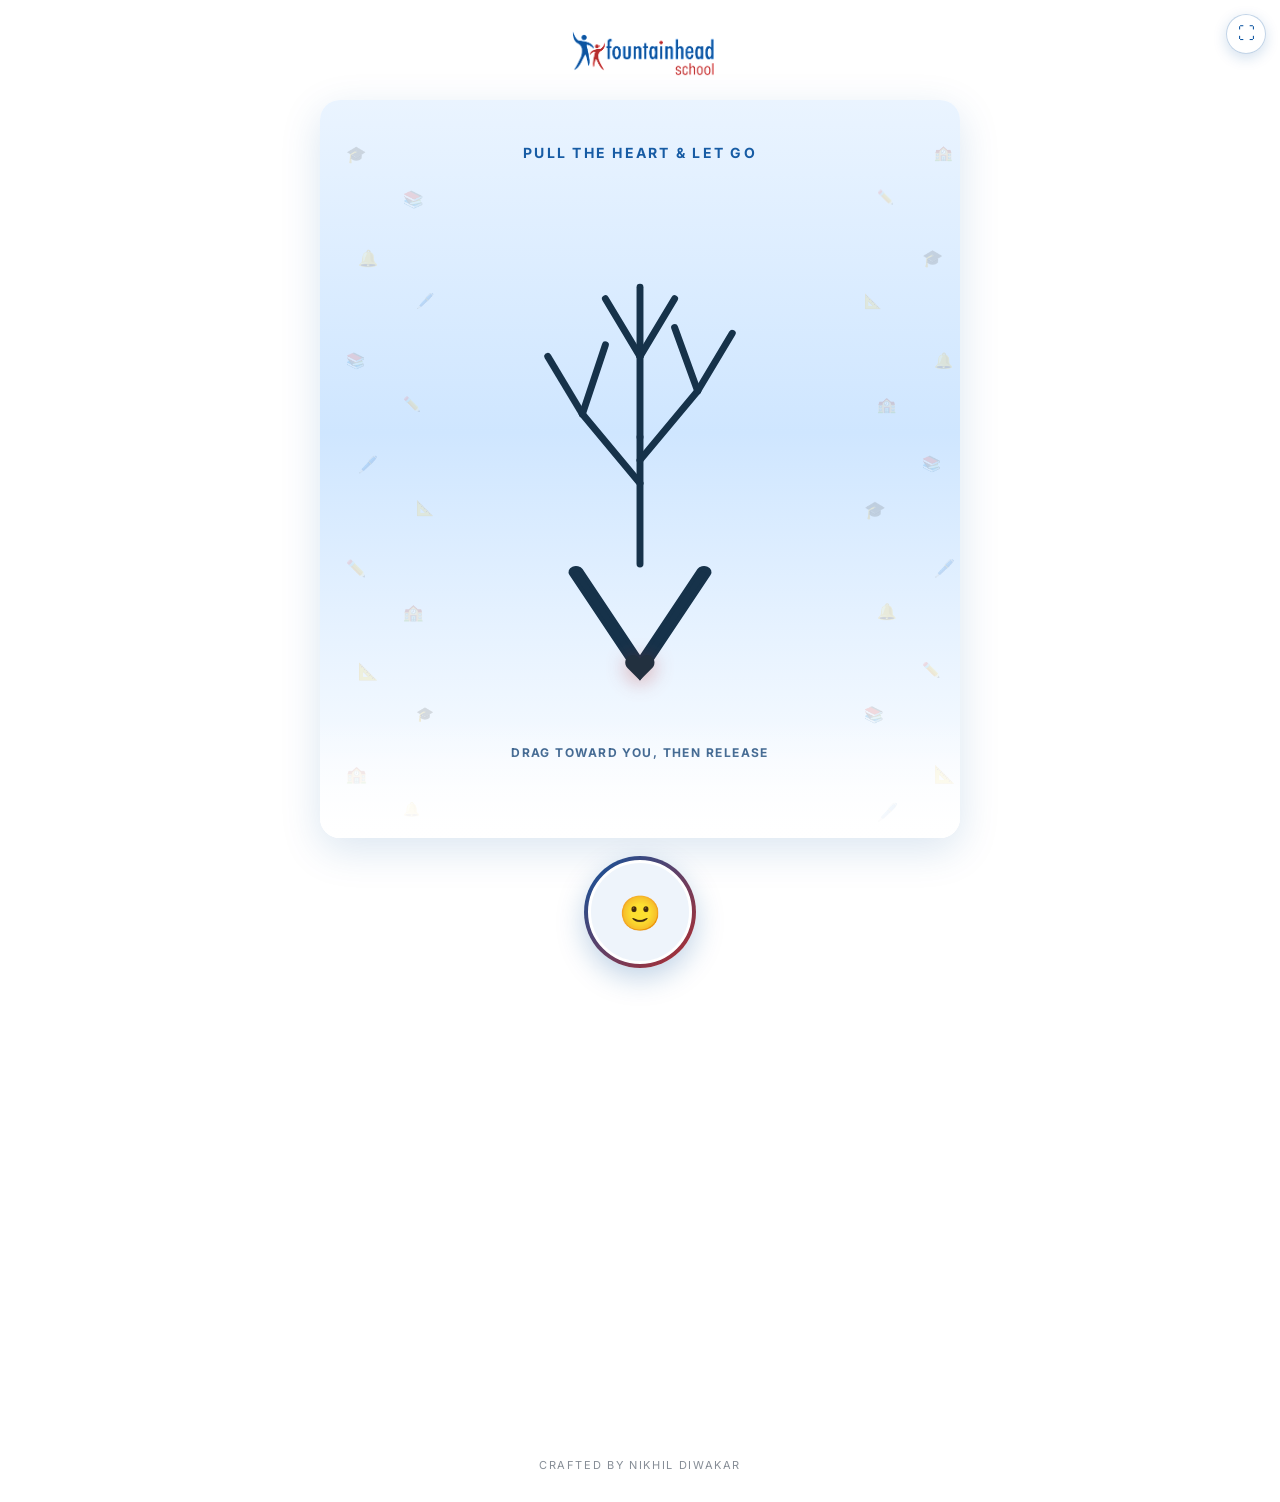
==== anniversary/index.html @ f5de39d8 "Split anniversary page into html/css/js and add local mock Nucleus server Co-Authored-By: Claude Son" ====
<!DOCTYPE html>
<html lang="en">
<head>
<meta charset="UTF-8">
<meta name="viewport" content="width=device-width, initial-scale=1.0, maximum-scale=1, user-scalable=no">
<title>Work Anniversary</title>
<link rel="preconnect" href="https://fonts.googleapis.com">
<link href="https://fonts.googleapis.com/css2?family=Parisienne&family=Inter:wght@400;500;600;700&display=swap" rel="stylesheet">
<link rel="stylesheet" href="style.css">
</head>
<body>

<button class="fullscreen-btn" id="fullscreenBtn" title="View fullscreen" aria-label="View fullscreen">⛶</button>

<div class="brand-header">
  <img src="[data-uri]" alt="Fountainhead School logo">
</div>

<div class="scene" id="scene">
  <div class="stars" id="stars"></div>

  <div class="tree-wrap">
    <svg class="tree-svg" id="treeSvg" viewBox="0 0 300 320" preserveAspectRatio="xMidYMax meet">
      <path class="branch" d="M150 300 L150 190" />
      <path class="branch" d="M150 230 L100 170" />
      <path class="branch" d="M150 210 L200 150" />
      <path class="branch" d="M150 190 L150 120" />
      <path class="branch" d="M100 170 L70 120" />
      <path class="branch" d="M100 170 L120 110" />
      <path class="branch" d="M200 150 L230 100" />
      <path class="branch" d="M200 150 L180 95" />
      <path class="branch" d="M150 120 L150 60" />
      <path class="branch" d="M150 120 L120 70" />
      <path class="branch" d="M150 120 L180 70" />

      <g id="blooms" font-size="22" text-anchor="middle">
        <text class="bloom" x="70" y="112" data-i="0">💙</text>
        <text class="bloom" x="120" y="102" data-i="1">💙</text>
        <text class="bloom" x="150" y="52" data-i="2">💙</text>
        <text class="bloom" x="180" y="62" data-i="3">💙</text>
        <text class="bloom" x="230" y="92" data-i="4">💙</text>
        <text class="bloom" x="200" y="140" data-i="5">💙</text>
        <text class="bloom" x="100" y="160" data-i="6">💙</text>
        <text class="bloom" x="150" y="180" data-i="7">💙</text>
      </g>
    </svg>
  </div>

  <div class="hint" id="hint">PULL THE HEART &amp; LET GO</div>

  <div class="sling-wrap" id="slingWrap">
    <svg class="sling-svg" id="slingSvg" viewBox="0 0 300 110" preserveAspectRatio="none">
      <path class="fork" d="M120 0 L150 55 L180 0" />
      <line class="band" id="bandL" x1="120" y1="0" x2="150" y2="55" />
      <line class="band" id="bandR" x1="180" y1="0" x2="150" y2="55" />
    </svg>
    <div class="heart" id="heart">❤️</div>
    <div class="pull-label" id="pullLabel">drag toward you, then release</div>
  </div>

  <div class="ground"></div>
</div>

<div class="photo-wrap">
  <div class="photo-ring">
    <div class="photo-placeholder" id="photoPlaceholder">🙂</div>
    <img id="photoImg" alt="Photo" style="display:none;">
  </div>
  <div class="years-badge" id="yearsBadge" style="display:none;"><b id="yearsNum"></b>YEARS WITH US</div>
</div>

<div class="reveal" id="reveal">
  <div class="eyebrow">with sincere appreciation and warm wishes</div>
  <div class="headline">Happy Work Anniversary</div>
  <div class="subline">Every year, your dedication, positivity, and hard work have added real value to our team. Thank you for the consistency and care you bring to your work every single day. Here's to celebrating this milestone, and to many more ahead.</div>
  <div class="cta"><button id="playBtn">Watch this ↓</button></div>
</div>

<div class="video-block" id="videoBlock">
  <div class="video-block-inner">
  <div class="celebrate-frame" id="celebrateFrame">
    <div class="celebrate-sky"></div>
    <div class="celebrate-msg" id="celebrateMsg">
      <div class="celebrate-cake">🎉</div>
      <div class="celebrate-line">Here's to many more milestones together</div>
      <div class="celebrate-sparkles"><span>🥳</span><span>🏆</span><span>✨</span></div>
    </div>
  </div>
  <div class="video-caption">for you 🎉</div>
  </div>
</div>

<footer>crafted by Nikhil Diwakar</footer>

<script src="app.js"></script>

</body>
</html>
---- anniversary/style.css ----
:root{
    --brand-blue:#0C54A0;
    --brand-blue-light:#1185FF;
    --brand-red:#B62C2C;
    --brand-red-light:#FF3C3C;
    --bg-top:#eaf4ff;
    --bg-bottom:#ffffff;
    --ink:#16324a;
    --text-dark:#22303f;
    --cream:#fff7ef;
  }
  *{box-sizing:border-box;-webkit-tap-highlight-color:transparent;}
  html,body{margin:0;padding:0;min-height:100%;background:#ffffff;overflow-x:hidden;}
  body{
    font-family:'Inter',sans-serif;
    color:var(--text-dark);
    display:flex;
    flex-direction:column;
    align-items:center;
    min-height:100vh;
  }

  .brand-header{
    width:100%;display:flex;justify-content:center;align-items:center;
    padding:22px 20px 10px;position:relative;
  }
  .brand-header img{height:68px;width:auto;display:block;}
  .fullscreen-btn{
    position:fixed;top:14px;right:14px;z-index:40;
    width:40px;height:40px;border-radius:50%;
    background:rgba(255,255,255,.9);border:1px solid rgba(12,84,160,.25);
    box-shadow:0 4px 14px rgba(12,84,160,.18);
    display:flex;align-items:center;justify-content:center;
    cursor:pointer;font-size:17px;color:#0C54A0;
  }
  .fullscreen-btn:hover{background:#fff;}

  /* ---------- SCENE ---------- */
  .scene{
    position:relative;
    width:100%;
    max-width:min(94vw,640px);
    height:min(82vh,760px);
    min-height:460px;
    overflow:hidden;
    border-radius:20px;
    box-shadow:0 12px 40px rgba(12,84,160,.15);
    background:linear-gradient(180deg,var(--bg-top) 0%, #cfe6ff 45%, var(--bg-bottom) 100%);
    touch-action:none;
    user-select:none;
  }

  .stars{position:absolute;inset:0;pointer-events:none;overflow:hidden;}
  .stars span{
    position:absolute;font-size:15px;opacity:.16;color:var(--brand-blue);
    animation:iconFloat ease-in-out infinite;
  }
  @keyframes iconFloat{
    0%,100%{transform:translateY(0) rotate(0deg);}
    50%{transform:translateY(-14px) rotate(6deg);}
  }

  .ground{
    position:absolute;left:0;right:0;bottom:0;height:16%;
    background:linear-gradient(180deg, rgba(255,255,255,0) 0%, rgba(255,255,255,.9) 100%);
    pointer-events:none;
  }

  .hint{
    position:absolute;top:6%;left:0;right:0;
    text-align:center;font-family:'Inter',sans-serif;
    font-size:14px;font-weight:700;letter-spacing:.16em;text-transform:uppercase;
    color:var(--brand-blue);opacity:.95;
    transition:opacity .6s ease;
  }
  .hint.hidden{opacity:0;}

  /* Tree */
  .tree-wrap{position:absolute;left:50%;top:16%;transform:translateX(-50%);width:64%;height:50%;}
  .tree-svg{width:100%;height:100%;overflow:visible;}
  .branch{
    fill:none;stroke:var(--ink);stroke-width:6;stroke-linecap:round;
  }
  .bloom{opacity:0;transform-origin:center;transform:scale(0);}
  .bloom.show{
    animation:pop .55s cubic-bezier(.34,1.56,.64,1) forwards;
  }
  @keyframes pop{
    0%{opacity:0;transform:scale(0);}
    60%{opacity:1;transform:scale(1.15);}
    100%{opacity:1;transform:scale(1);}
  }

  /* Falling petals */
  .petal{
    position:absolute;top:-5%;font-size:14px;pointer-events:none;
    animation:fall linear forwards;opacity:.9;
  }
  @keyframes fall{
    to{transform:translateY(120vh) rotate(360deg);opacity:0;}
  }

  /* Slingshot */
  .sling-wrap{position:absolute;left:0;right:0;bottom:10%;height:26%;}
  .sling-svg{width:100%;height:100%;overflow:visible;}
  .fork{fill:none;stroke:var(--ink);stroke-width:7;stroke-linecap:round;}
  .band{stroke:var(--ink);stroke-width:3;opacity:.8;}

  .heart{
    position:absolute;
    left:50%;top:46%;transform:translate(-50%,-50%);
    font-size:34px;
    line-height:1;
    cursor:grab;
    filter:drop-shadow(0 4px 10px rgba(182,44,44,.4));
    touch-action:none;
    z-index:5;
  }
  .heart:active{cursor:grabbing;}
  .heart.flying{transition:none;}
  .heart.hidden{opacity:0;pointer-events:none;transition:opacity .4s ease;}

  .pull-label{
    position:absolute;bottom:2%;left:0;right:0;text-align:center;
    font-family:'Inter',sans-serif;font-size:12px;font-weight:700;letter-spacing:.12em;
    text-transform:uppercase;color:#083a70;opacity:1;
    transition:opacity .6s ease;
  }
  .pull-label.hidden{opacity:0;}

  /* ---------- PHOTO + YEARS BADGE ---------- */
  .photo-wrap{
    display:flex;flex-direction:column;align-items:center;
    margin-top:18px;position:relative;z-index:6;
  }
  .photo-ring{
    width:112px;height:112px;border-radius:50%;
    padding:4px;background:linear-gradient(135deg,var(--brand-blue),var(--brand-red));
    box-shadow:0 10px 28px rgba(12,84,160,.25);
  }
  .photo-ring img{
    width:100%;height:100%;border-radius:50%;object-fit:cover;display:block;
    background:#eef4fb;border:3px solid #fff;
  }
  .photo-ring .photo-placeholder{
    width:100%;height:100%;border-radius:50%;
    background:#eef4fb;border:3px solid #fff;
    display:flex;align-items:center;justify-content:center;
    font-size:34px;color:#b9cbe0;
  }
  .years-badge{
    margin-top:-18px;
    background:var(--brand-blue);color:#fff;
    font-family:'Inter',sans-serif;font-weight:700;font-size:13px;
    letter-spacing:.04em;
    padding:6px 16px;border-radius:999px;
    box-shadow:0 6px 16px rgba(12,84,160,.3);
    border:3px solid #fff;
  }
  .years-badge b{font-size:15px;margin-right:3px;}

  /* ---------- TEXT REVEAL ---------- */
  .reveal{
    text-align:center;padding:18px 24px 10px;max-width:560px;
  }
  .eyebrow{
    font-family:'Inter',sans-serif;font-size:12px;font-weight:600;letter-spacing:.22em;
    text-transform:uppercase;color:var(--brand-blue);opacity:0;
    transition:opacity 1s ease, transform 1s ease;transform:translateY(8px);
  }
  .headline{
    font-family:'Parisienne',cursive;
    font-size:clamp(32px,7.2vw,52px);
    color:var(--brand-red);
    margin:6px 0 4px;
    opacity:0;transform:translateY(10px);
    transition:opacity 1.1s ease .15s, transform 1.1s ease .15s;
    text-shadow:0 2px 18px rgba(182,44,44,.3);
  }
  .subline{
    font-family:'Inter',sans-serif;font-weight:400;
    font-size:16px;line-height:1.7;color:var(--text-dark);opacity:0;
    transition:opacity 1s ease .3s, transform 1s ease .3s;transform:translateY(8px);
    max-width:440px;margin:0 auto;
  }
  .reveal.show .eyebrow,
  .reveal.show .headline,
  .reveal.show .subline{opacity:1;transform:translateY(0);}

  .cta{
    margin-top:26px;opacity:0;transform:translateY(10px);
    transition:opacity .9s ease .6s, transform .9s ease .6s;
  }
  .reveal.show .cta{opacity:1;transform:translateY(0);}
  .cta button{
    font-family:'Inter',sans-serif;font-size:14px;letter-spacing:.06em;
    background:transparent;color:var(--brand-blue);border:1px solid var(--brand-blue);
    padding:12px 26px;border-radius:999px;cursor:pointer;
    transition:background .25s ease, color .25s ease;
  }
  .cta button:hover{background:var(--brand-blue);color:#fff;}

  /* ---------- CELEBRATION ---------- */
  .video-block{
    width:100%;max-width:560px;
    display:grid;grid-template-rows:0fr;
    opacity:0;
    transition:grid-template-rows .7s ease, opacity .7s ease;
  }
  .video-block.open{grid-template-rows:1fr;opacity:1;}
  .video-block-inner{min-height:0;overflow:hidden;padding:10px 24px 60px;}

  .celebrate-frame{
    position:relative;border-radius:18px;overflow:hidden;
    border:1px solid rgba(12,84,160,.25);
    box-shadow:0 20px 50px rgba(12,84,160,.18);
    aspect-ratio:16/10;
  }
  .celebrate-sky{
    position:absolute;inset:0;
    background:linear-gradient(180deg,var(--bg-top) 0%, #cfe6ff 55%, var(--bg-bottom) 100%);
  }
  .celebrate-msg{
    position:absolute;inset:0;display:flex;flex-direction:column;
    align-items:center;justify-content:center;text-align:center;gap:10px;
    opacity:0;transition:opacity .8s ease .3s;
  }
  .celebrate-frame.play .celebrate-msg{opacity:1;}
  .celebrate-cake{font-size:46px;animation:cakeBounce 1.8s ease-in-out infinite;}
  @keyframes cakeBounce{0%,100%{transform:translateY(0);}50%{transform:translateY(-8px);}}
  .celebrate-line{
    font-family:'Parisienne',cursive;font-size:26px;
    color:var(--brand-red);text-shadow:0 2px 14px rgba(182,44,44,.3);
    padding:0 8%;line-height:1.3;
  }
  .celebrate-sparkles{font-size:20px;letter-spacing:10px;opacity:1;}
  .celebrate-sparkles span{display:inline-block;animation:cakeBounce 1.8s ease-in-out infinite;}
  .celebrate-sparkles span:nth-child(2){animation-delay:.2s;}
  .celebrate-sparkles span:nth-child(3){animation-delay:.4s;}

  .confetti{
    position:absolute;top:-8%;pointer-events:none;
    animation:confettiFall linear forwards;
  }
  @keyframes confettiFall{
    to{transform:translateY(140%) rotate(540deg);opacity:0;}
  }
  .balloon{
    position:absolute;bottom:-15%;font-size:28px;pointer-events:none;
    animation:balloonRise ease-in forwards;
  }
  @keyframes balloonRise{
    0%{transform:translateY(0) translateX(0);opacity:0;}
    10%{opacity:1;}
    100%{transform:translateY(-260%) translateX(var(--drift,10px));opacity:0;}
  }

  .video-caption{
    text-align:center;font-family:'Inter',sans-serif;font-size:13px;
    letter-spacing:.08em;text-transform:uppercase;font-weight:600;
    color:var(--brand-blue);margin-top:16px;opacity:.9;
  }

  footer{
    font-family:'Inter',sans-serif;font-size:11px;letter-spacing:.15em;
    text-transform:uppercase;
    color:rgba(34,48,63,.55);padding:20px 20px 30px;text-align:center;
  }

  @media (prefers-reduced-motion:reduce){
    *{animation-duration:.01ms !important;transition-duration:.01ms !important;}
  }
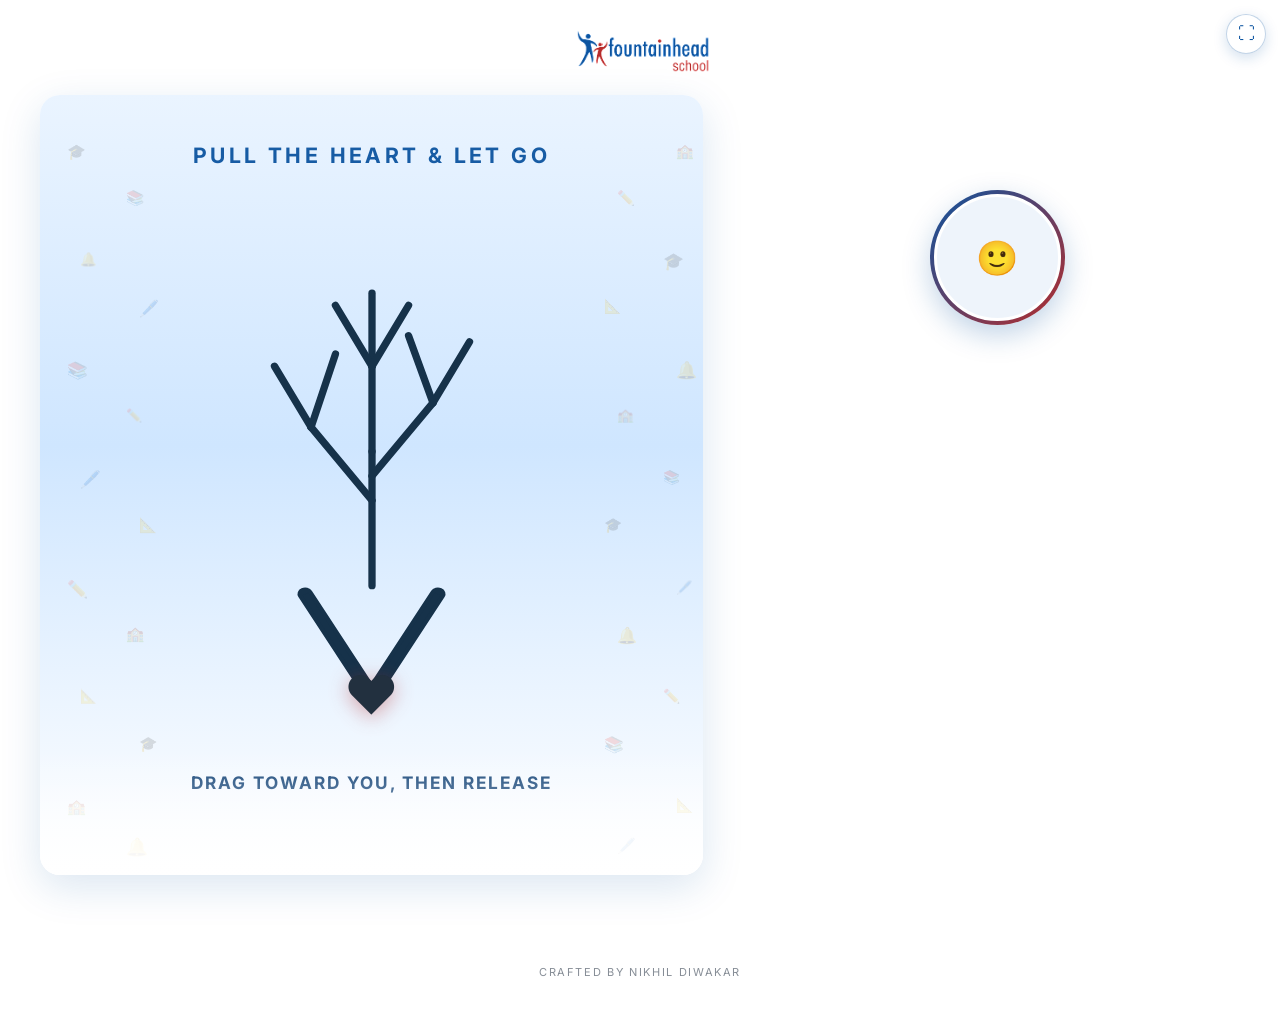
==== commit cdb68373: "Show card and photo/message side by side on wide screens Co-Authored-By: Claude Sonnet 5.5 <noreply@" ====
--- a/anniversary/index.html
+++ b/anniversary/index.html
@@ -16,6 +16,7 @@
   <img src="[data-uri]" alt="Fountainhead School logo">
 </div>
 
+<div class="layout">
 <div class="scene" id="scene">
   <div class="stars" id="stars"></div>
 
@@ -61,6 +62,7 @@
   <div class="ground"></div>
 </div>
 
+<div class="side">
 <div class="photo-wrap">
   <div class="photo-ring">
     <div class="photo-placeholder" id="photoPlaceholder">🙂</div>
@@ -74,6 +76,9 @@
   <div class="headline">Happy Work Anniversary</div>
   <div class="subline">Every year, your dedication, positivity, and hard work have added real value to our team. Thank you for the consistency and care you bring to your work every single day. Here's to celebrating this milestone, and to many more ahead.</div>
   <div class="cta"><button id="playBtn">Watch this ↓</button></div>
+</div>
+
+</div>
 </div>
 
 <div class="video-block" id="videoBlock">
--- a/anniversary/style.css
+++ b/anniversary/style.css
@@ -24,7 +24,7 @@
     width:100%;display:flex;justify-content:center;align-items:center;
     padding:22px 20px 10px;position:relative;
   }
-  .brand-header img{height:68px;width:auto;display:block;}
+  .brand-header img{height:clamp(48px,7vh,84px);width:auto;display:block;}
   .fullscreen-btn{
     position:fixed;top:14px;right:14px;z-index:40;
     width:40px;height:40px;border-radius:50%;
@@ -39,9 +39,12 @@
   .scene{
     position:relative;
     width:100%;
-    max-width:min(94vw,640px);
-    height:min(82vh,760px);
-    min-height:460px;
+    width:min(96vw, calc((100vh - 120px) * .85));
+    width:min(96vw, calc((100dvh - 120px) * .85));
+    height:max(460px, calc(100vh - 120px));
+    height:max(460px, calc(100dvh - 120px));
+    max-height:1100px;
+    container-type:size;
     overflow:hidden;
     border-radius:20px;
     box-shadow:0 12px 40px rgba(12,84,160,.15);
@@ -69,7 +72,7 @@
   .hint{
     position:absolute;top:6%;left:0;right:0;
     text-align:center;font-family:'Inter',sans-serif;
-    font-size:14px;font-weight:700;letter-spacing:.16em;text-transform:uppercase;
+    font-size:clamp(12px,3.2cqw,22px);font-weight:700;letter-spacing:.16em;text-transform:uppercase;
     color:var(--brand-blue);opacity:.95;
     transition:opacity .6s ease;
   }
@@ -109,7 +112,7 @@
   .heart{
     position:absolute;
     left:50%;top:46%;transform:translate(-50%,-50%);
-    font-size:34px;
+    font-size:clamp(30px,8cqw,64px);
     line-height:1;
     cursor:grab;
     filter:drop-shadow(0 4px 10px rgba(182,44,44,.4));
@@ -122,7 +125,7 @@
 
   .pull-label{
     position:absolute;bottom:2%;left:0;right:0;text-align:center;
-    font-family:'Inter',sans-serif;font-size:12px;font-weight:700;letter-spacing:.12em;
+    font-family:'Inter',sans-serif;font-size:clamp(11px,2.6cqw,18px);font-weight:700;letter-spacing:.12em;
     text-transform:uppercase;color:#083a70;opacity:1;
     transition:opacity .6s ease;
   }
@@ -134,7 +137,7 @@
     margin-top:18px;position:relative;z-index:6;
   }
   .photo-ring{
-    width:112px;height:112px;border-radius:50%;
+    width:clamp(104px,15vh,160px);height:clamp(104px,15vh,160px);border-radius:50%;
     padding:4px;background:linear-gradient(135deg,var(--brand-blue),var(--brand-red));
     box-shadow:0 10px 28px rgba(12,84,160,.25);
   }
@@ -170,7 +173,7 @@
   }
   .headline{
     font-family:'Parisienne',cursive;
-    font-size:clamp(32px,7.2vw,52px);
+    font-size:clamp(32px,5vw,64px);
     color:var(--brand-red);
     margin:6px 0 4px;
     opacity:0;transform:translateY(10px);
@@ -179,9 +182,9 @@
   }
   .subline{
     font-family:'Inter',sans-serif;font-weight:400;
-    font-size:16px;line-height:1.7;color:var(--text-dark);opacity:0;
+    font-size:clamp(15px,1.4vw,19px);line-height:1.7;color:var(--text-dark);opacity:0;
     transition:opacity 1s ease .3s, transform 1s ease .3s;transform:translateY(8px);
-    max-width:440px;margin:0 auto;
+    max-width:min(560px,92vw);margin:0 auto;
   }
   .reveal.show .eyebrow,
   .reveal.show .headline,
@@ -271,3 +274,13 @@
     *{animation-duration:.01ms !important;transition-duration:.01ms !important;}
   }
 
+
+  /* ---------- LAYOUT: card + photo/text saath me ---------- */
+  .layout{width:100%;display:flex;flex-direction:column;align-items:center;}
+  .side{display:flex;flex-direction:column;align-items:center;width:100%;}
+  @media (min-width:900px) and (orientation:landscape){
+    .layout{flex-direction:row;justify-content:center;align-items:center;gap:clamp(24px,4vw,72px);padding:0 24px;}
+    .side{width:auto;flex:0 1 clamp(320px,38vw,560px);}
+    .photo-wrap{margin-top:0;}
+    .reveal{padding-top:22px;}
+  }
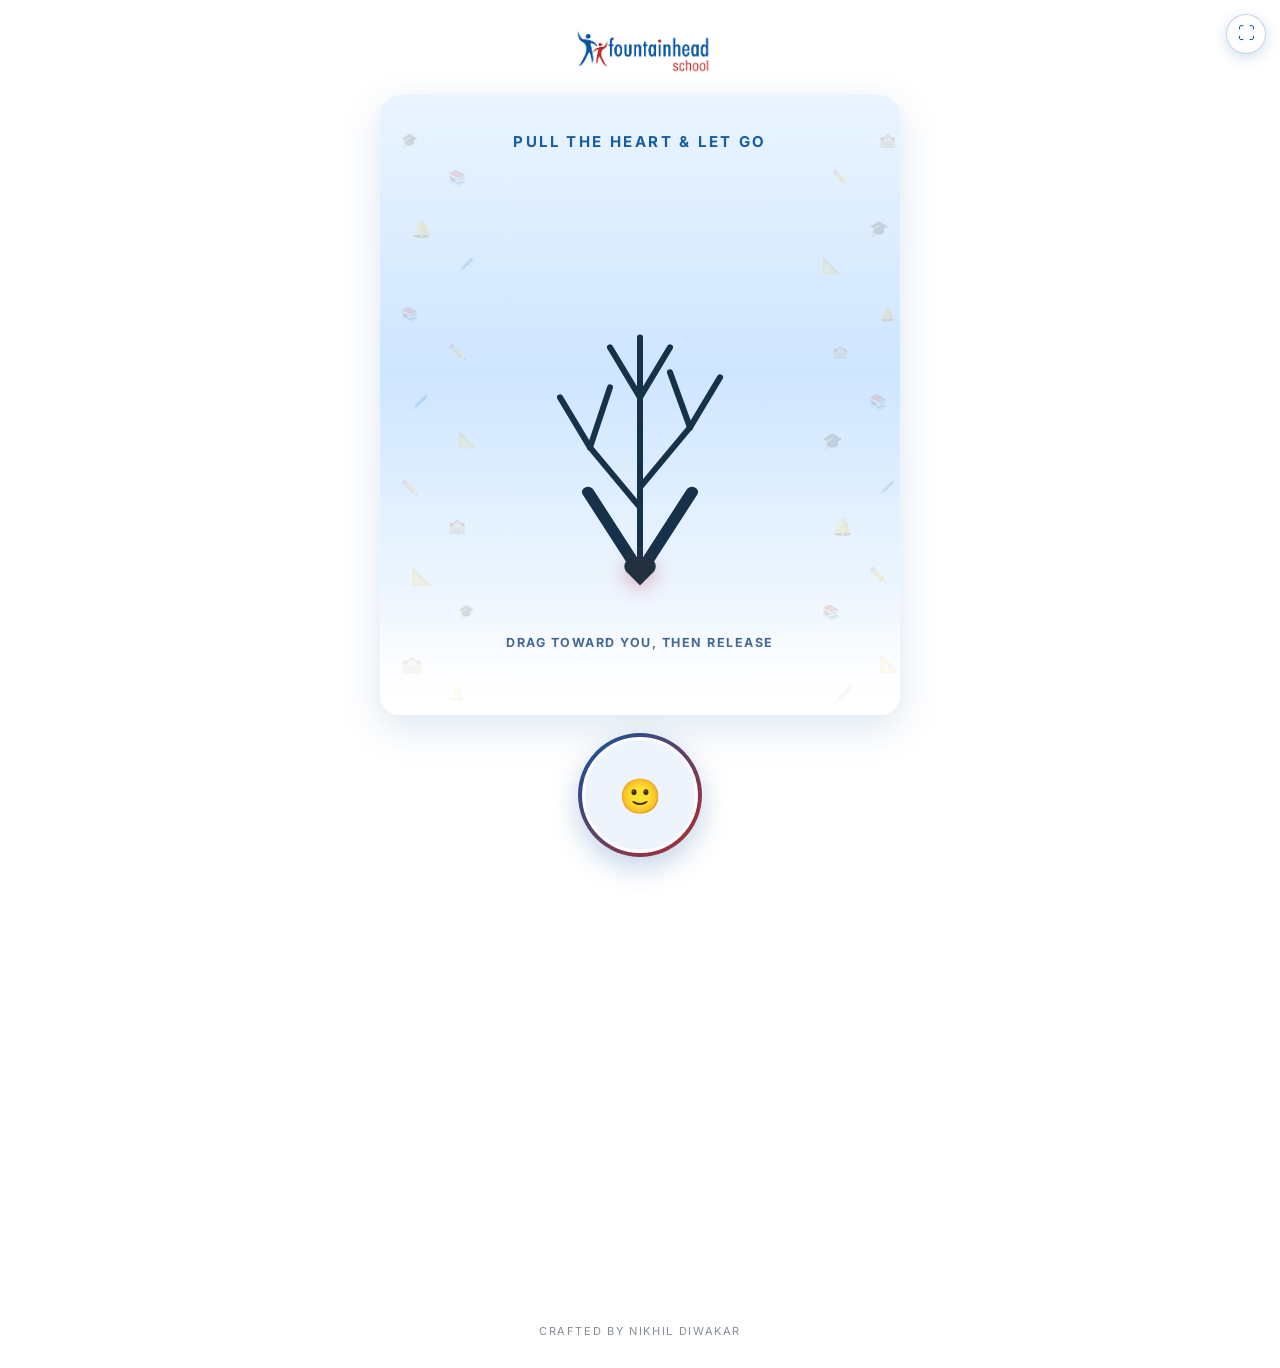
==== commit 1d0ebe22: "Show employee name between photo and years badge (fetched with photo/years) Co-Authored-By: Claude O" ====
--- a/anniversary/index.html
+++ b/anniversary/index.html
@@ -68,6 +68,7 @@
     <div class="photo-placeholder" id="photoPlaceholder">🙂</div>
     <img id="photoImg" alt="Photo" style="display:none;">
   </div>
+  <div class="emp-name" id="empName" style="display:none;"></div>
   <div class="years-badge" id="yearsBadge" style="display:none;"><b id="yearsNum"></b>YEARS WITH US</div>
 </div>
 
--- a/anniversary/style.css
+++ b/anniversary/style.css
@@ -24,7 +24,7 @@
     width:100%;display:flex;justify-content:center;align-items:center;
     padding:22px 20px 10px;position:relative;
   }
-  .brand-header img{height:clamp(48px,7vh,84px);width:auto;display:block;}
+  .brand-header img{height:clamp(48px,7vh,68px);width:auto;display:block;}
   .fullscreen-btn{
     position:fixed;top:14px;right:14px;z-index:40;
     width:40px;height:40px;border-radius:50%;
@@ -39,11 +39,9 @@
   .scene{
     position:relative;
     width:100%;
-    width:min(96vw, calc((100vh - 120px) * .85));
-    width:min(96vw, calc((100dvh - 120px) * .85));
-    height:max(460px, calc(100vh - 120px));
-    height:max(460px, calc(100dvh - 120px));
-    max-height:1100px;
+    width:min(94vw, 520px);
+    height:clamp(440px, calc(100vh - 120px), 620px);
+    height:clamp(440px, calc(100dvh - 120px), 620px);
     container-type:size;
     overflow:hidden;
     border-radius:20px;
@@ -72,14 +70,14 @@
   .hint{
     position:absolute;top:6%;left:0;right:0;
     text-align:center;font-family:'Inter',sans-serif;
-    font-size:clamp(12px,3.2cqw,22px);font-weight:700;letter-spacing:.16em;text-transform:uppercase;
+    font-size:clamp(12px,3cqw,15px);font-weight:700;letter-spacing:.16em;text-transform:uppercase;
     color:var(--brand-blue);opacity:.95;
     transition:opacity .6s ease;
   }
   .hint.hidden{opacity:0;}
 
   /* Tree */
-  .tree-wrap{position:absolute;left:50%;top:16%;transform:translateX(-50%);width:64%;height:50%;}
+  .tree-wrap{position:absolute;left:50%;top:14%;transform:translateX(-50%);width:300px;max-width:90%;height:67%;}
   .tree-svg{width:100%;height:100%;overflow:visible;}
   .branch{
     fill:none;stroke:var(--ink);stroke-width:6;stroke-linecap:round;
@@ -112,7 +110,7 @@
   .heart{
     position:absolute;
     left:50%;top:46%;transform:translate(-50%,-50%);
-    font-size:clamp(30px,8cqw,64px);
+    font-size:clamp(30px,7cqw,40px);
     line-height:1;
     cursor:grab;
     filter:drop-shadow(0 4px 10px rgba(182,44,44,.4));
@@ -125,7 +123,7 @@
 
   .pull-label{
     position:absolute;bottom:2%;left:0;right:0;text-align:center;
-    font-family:'Inter',sans-serif;font-size:clamp(11px,2.6cqw,18px);font-weight:700;letter-spacing:.12em;
+    font-family:'Inter',sans-serif;font-size:clamp(11px,2.4cqw,13px);font-weight:700;letter-spacing:.12em;
     text-transform:uppercase;color:#083a70;opacity:1;
     transition:opacity .6s ease;
   }
@@ -137,7 +135,7 @@
     margin-top:18px;position:relative;z-index:6;
   }
   .photo-ring{
-    width:clamp(104px,15vh,160px);height:clamp(104px,15vh,160px);border-radius:50%;
+    width:clamp(100px,14vh,124px);height:clamp(100px,14vh,124px);border-radius:50%;
     padding:4px;background:linear-gradient(135deg,var(--brand-blue),var(--brand-red));
     box-shadow:0 10px 28px rgba(12,84,160,.25);
   }
@@ -151,8 +149,13 @@
     display:flex;align-items:center;justify-content:center;
     font-size:34px;color:#b9cbe0;
   }
+  .emp-name{
+    margin-top:14px;font-family:'Inter',sans-serif;font-weight:700;
+    font-size:clamp(18px,2.2vw,22px);color:var(--ink);text-align:center;
+    padding:0 16px;line-height:1.3;
+  }
   .years-badge{
-    margin-top:-18px;
+    margin-top:8px;
     background:var(--brand-blue);color:#fff;
     font-family:'Inter',sans-serif;font-weight:700;font-size:13px;
     letter-spacing:.04em;
@@ -173,7 +176,7 @@
   }
   .headline{
     font-family:'Parisienne',cursive;
-    font-size:clamp(32px,5vw,64px);
+    font-size:clamp(32px,4.5vw,52px);
     color:var(--brand-red);
     margin:6px 0 4px;
     opacity:0;transform:translateY(10px);
@@ -182,7 +185,7 @@
   }
   .subline{
     font-family:'Inter',sans-serif;font-weight:400;
-    font-size:clamp(15px,1.4vw,19px);line-height:1.7;color:var(--text-dark);opacity:0;
+    font-size:clamp(15px,1.3vw,17px);line-height:1.7;color:var(--text-dark);opacity:0;
     transition:opacity 1s ease .3s, transform 1s ease .3s;transform:translateY(8px);
     max-width:min(560px,92vw);margin:0 auto;
   }
@@ -276,11 +279,5 @@
 
 
   /* ---------- LAYOUT: card + photo/text saath me ---------- */
-  .layout{width:100%;display:flex;flex-direction:column;align-items:center;}
+  .layout{width:100%;display:flex;flex-direction:column;align-items:center;margin-block:auto;}
   .side{display:flex;flex-direction:column;align-items:center;width:100%;}
-  @media (min-width:900px) and (orientation:landscape){
-    .layout{flex-direction:row;justify-content:center;align-items:center;gap:clamp(24px,4vw,72px);padding:0 24px;}
-    .side{width:auto;flex:0 1 clamp(320px,38vw,560px);}
-    .photo-wrap{margin-top:0;}
-    .reveal{padding-top:22px;}
-  }
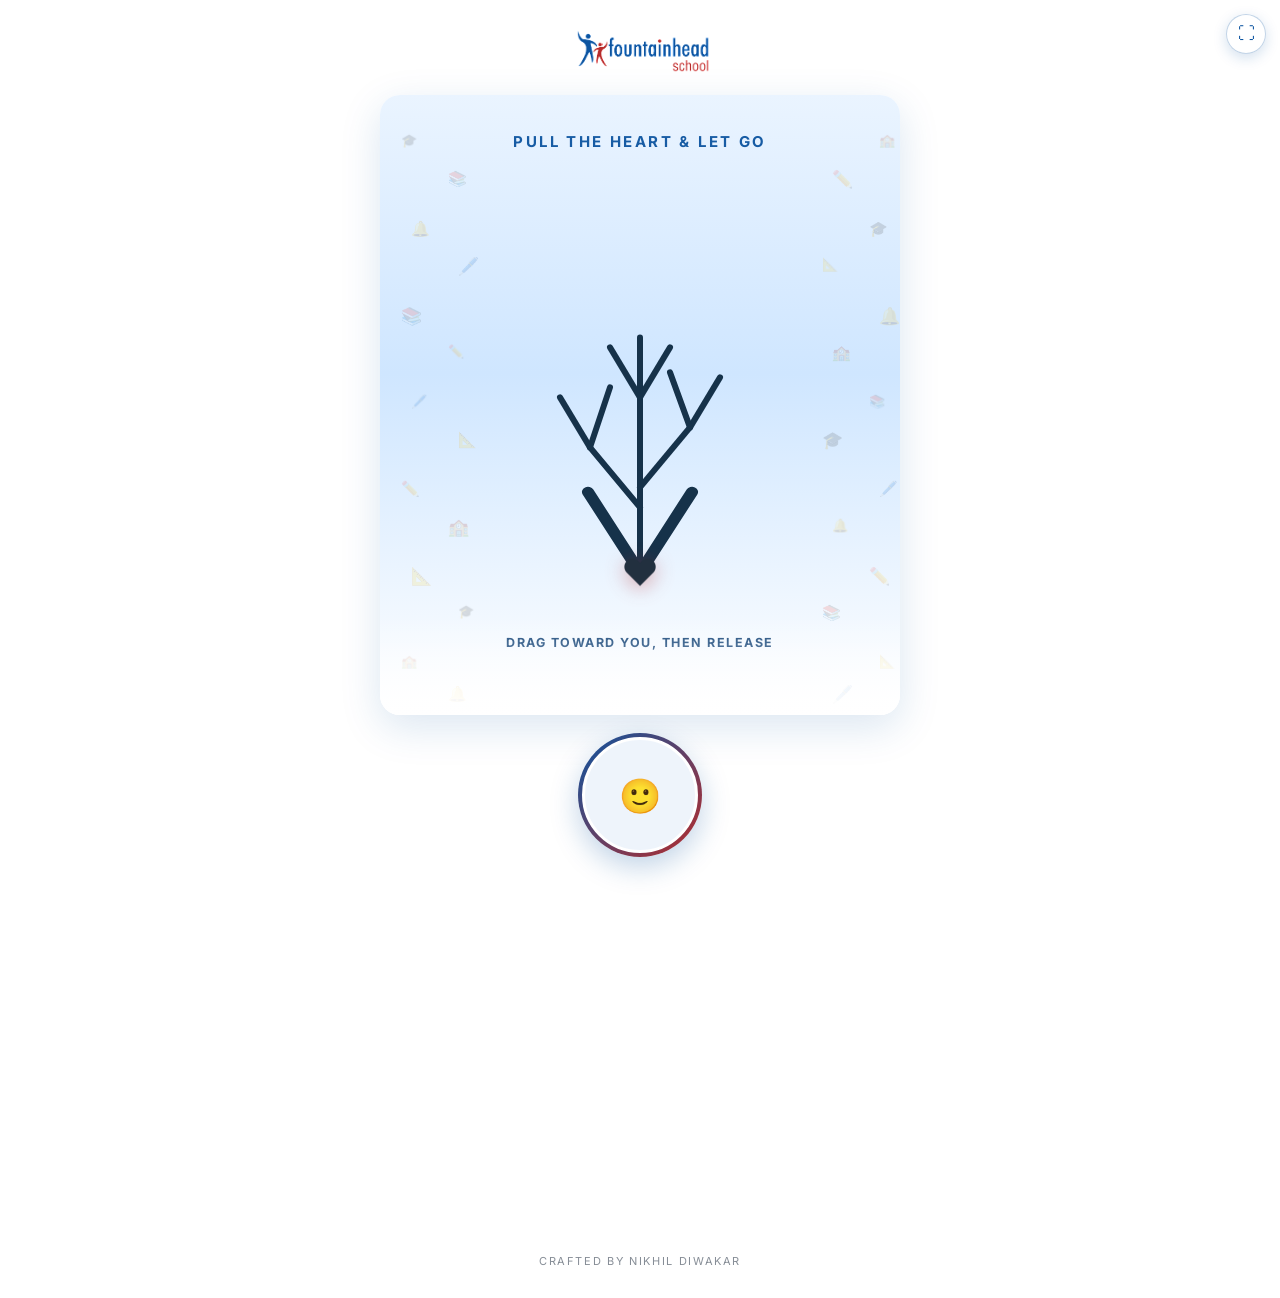
==== commit 9d36f0a9: "Fix lag: transform-based heart drag with pointer events, non-blocking fonts, svh, cheaper animations" ====
--- a/anniversary/index.html
+++ b/anniversary/index.html
@@ -5,7 +5,10 @@
 <meta name="viewport" content="width=device-width, initial-scale=1.0, maximum-scale=1, user-scalable=no">
 <title>Work Anniversary</title>
 <link rel="preconnect" href="https://fonts.googleapis.com">
-<link href="https://fonts.googleapis.com/css2?family=Parisienne&family=Inter:wght@400;500;600;700&display=swap" rel="stylesheet">
+<link rel="preconnect" href="https://fonts.gstatic.com" crossorigin>
+<!-- fonts page ko block nahi karte: pehle system font, font aate hi swap -->
+<link rel="stylesheet" href="https://fonts.googleapis.com/css2?family=Parisienne&family=Inter:wght@400;600;700&display=swap" media="print" onload="this.media='all'">
+<noscript><link rel="stylesheet" href="https://fonts.googleapis.com/css2?family=Parisienne&family=Inter:wght@400;600;700&display=swap"></noscript>
 <link rel="stylesheet" href="style.css">
 </head>
 <body>
@@ -98,7 +101,7 @@
 
 <footer>crafted by Nikhil Diwakar</footer>
 
-<script src="app.js"></script>
+<script src="app.js" defer></script>
 
 </body>
 </html>
--- a/anniversary/style.css
+++ b/anniversary/style.css
@@ -41,13 +41,12 @@
     width:100%;
     width:min(94vw, 520px);
     height:clamp(440px, calc(100vh - 120px), 620px);
-    height:clamp(440px, calc(100dvh - 120px), 620px);
+    height:clamp(440px, calc(100svh - 120px), 620px);
     container-type:size;
     overflow:hidden;
     border-radius:20px;
     box-shadow:0 12px 40px rgba(12,84,160,.15);
     background:linear-gradient(180deg,var(--bg-top) 0%, #cfe6ff 45%, var(--bg-bottom) 100%);
-    touch-action:none;
     user-select:none;
   }
 
@@ -56,6 +55,7 @@
     position:absolute;font-size:15px;opacity:.16;color:var(--brand-blue);
     animation:iconFloat ease-in-out infinite;
   }
+  .stars.paused span{animation-play-state:paused;}
   @keyframes iconFloat{
     0%,100%{transform:translateY(0) rotate(0deg);}
     50%{transform:translateY(-14px) rotate(6deg);}
@@ -82,7 +82,7 @@
   .branch{
     fill:none;stroke:var(--ink);stroke-width:6;stroke-linecap:round;
   }
-  .bloom{opacity:0;transform-origin:center;transform:scale(0);}
+  .bloom{opacity:0;transform-box:fill-box;transform-origin:center;transform:scale(0);}
   .bloom.show{
     animation:pop .55s cubic-bezier(.34,1.56,.64,1) forwards;
   }
@@ -109,7 +109,7 @@
 
   .heart{
     position:absolute;
-    left:50%;top:46%;transform:translate(-50%,-50%);
+    left:0;top:0;transform:translate3d(-999px,0,0);will-change:transform;
     font-size:clamp(30px,7cqw,40px);
     line-height:1;
     cursor:grab;
@@ -118,7 +118,6 @@
     z-index:5;
   }
   .heart:active{cursor:grabbing;}
-  .heart.flying{transition:none;}
   .heart.hidden{opacity:0;pointer-events:none;transition:opacity .4s ease;}
 
   .pull-label{
@@ -209,12 +208,11 @@
   /* ---------- CELEBRATION ---------- */
   .video-block{
     width:100%;max-width:560px;
-    display:grid;grid-template-rows:0fr;
-    opacity:0;
-    transition:grid-template-rows .7s ease, opacity .7s ease;
-  }
-  .video-block.open{grid-template-rows:1fr;opacity:1;}
-  .video-block-inner{min-height:0;overflow:hidden;padding:10px 24px 60px;}
+    display:none;
+  }
+  .video-block.open{display:block;animation:blockIn .6s ease both;}
+  @keyframes blockIn{from{opacity:0;transform:translateY(12px);}to{opacity:1;transform:none;}}
+  .video-block-inner{padding:10px 24px 60px;}
 
   .celebrate-frame{
     position:relative;border-radius:18px;overflow:hidden;
@@ -249,7 +247,7 @@
     animation:confettiFall linear forwards;
   }
   @keyframes confettiFall{
-    to{transform:translateY(140%) rotate(540deg);opacity:0;}
+    to{transform:translateY(420px) rotate(540deg);opacity:0;}
   }
   .balloon{
     position:absolute;bottom:-15%;font-size:28px;pointer-events:none;
@@ -258,7 +256,7 @@
   @keyframes balloonRise{
     0%{transform:translateY(0) translateX(0);opacity:0;}
     10%{opacity:1;}
-    100%{transform:translateY(-260%) translateX(var(--drift,10px));opacity:0;}
+    100%{transform:translateY(-400px) translateX(var(--drift,10px));opacity:0;}
   }
 
   .video-caption{
